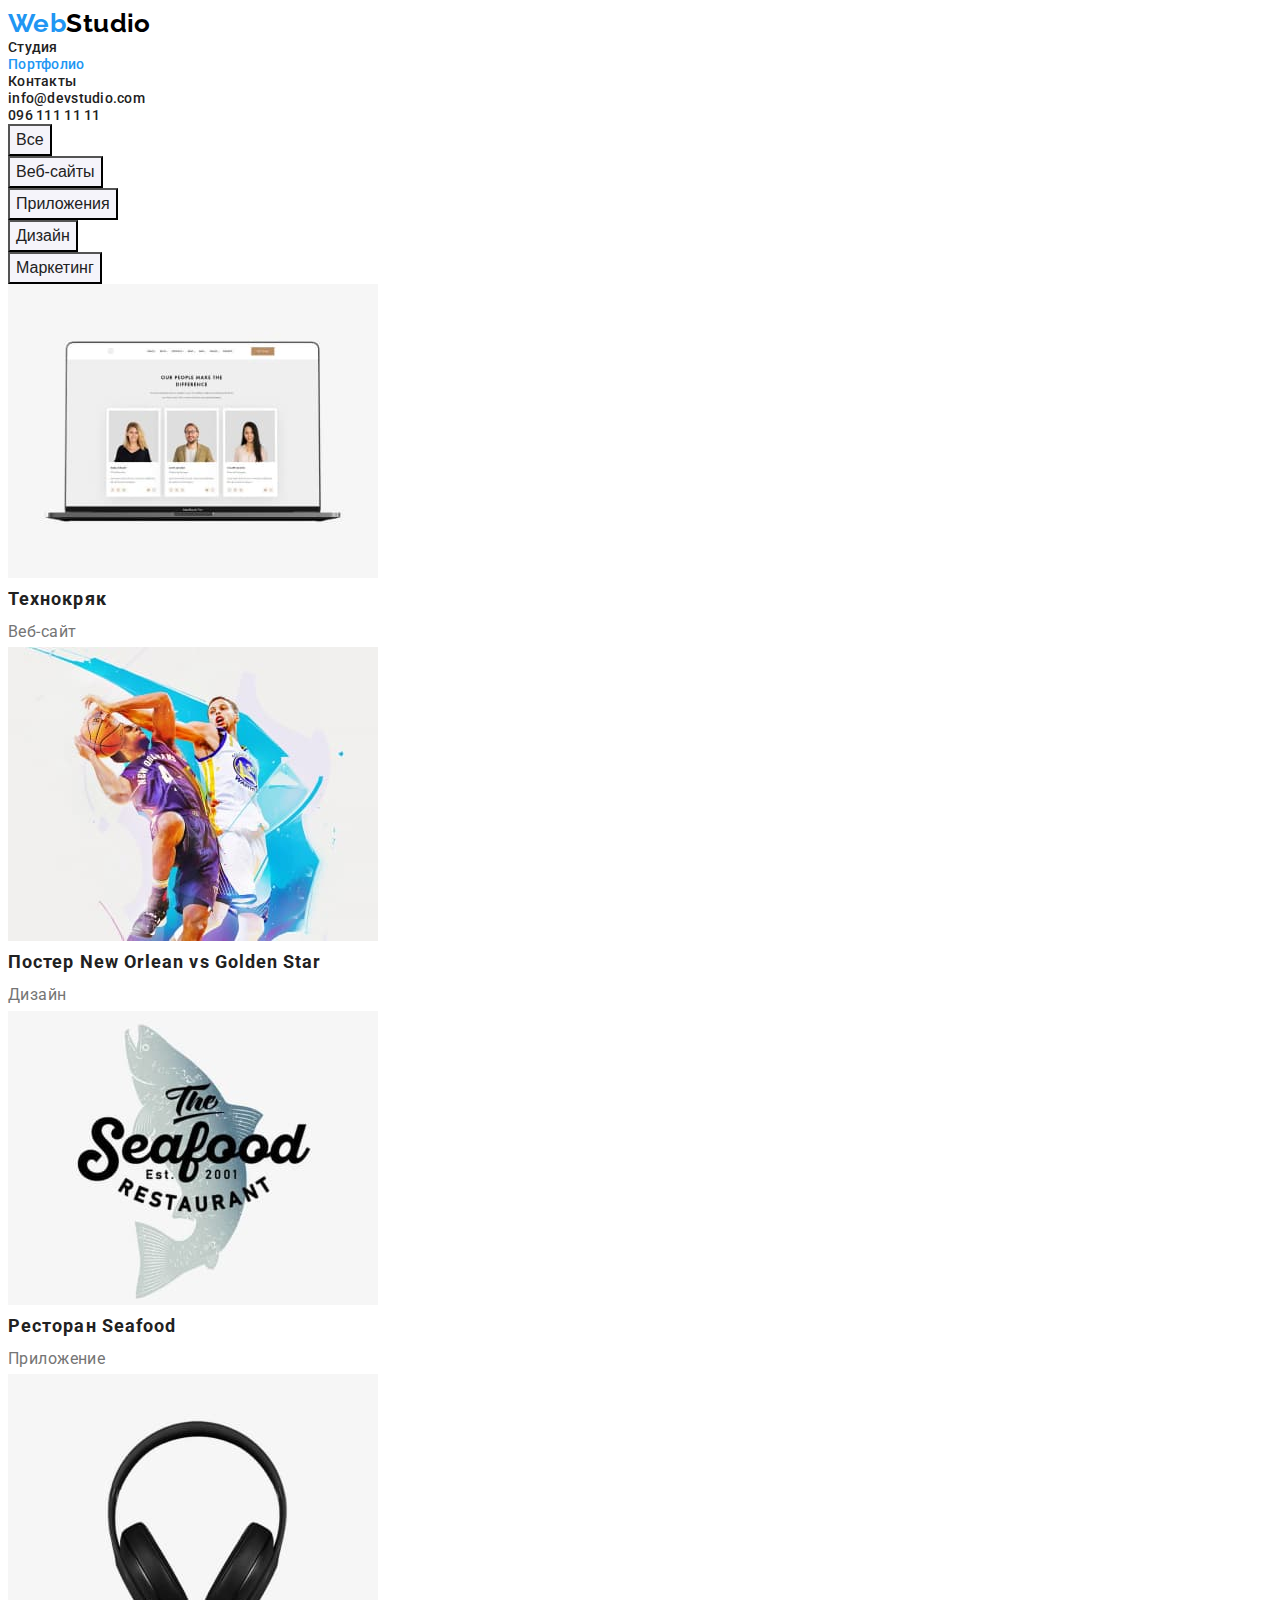
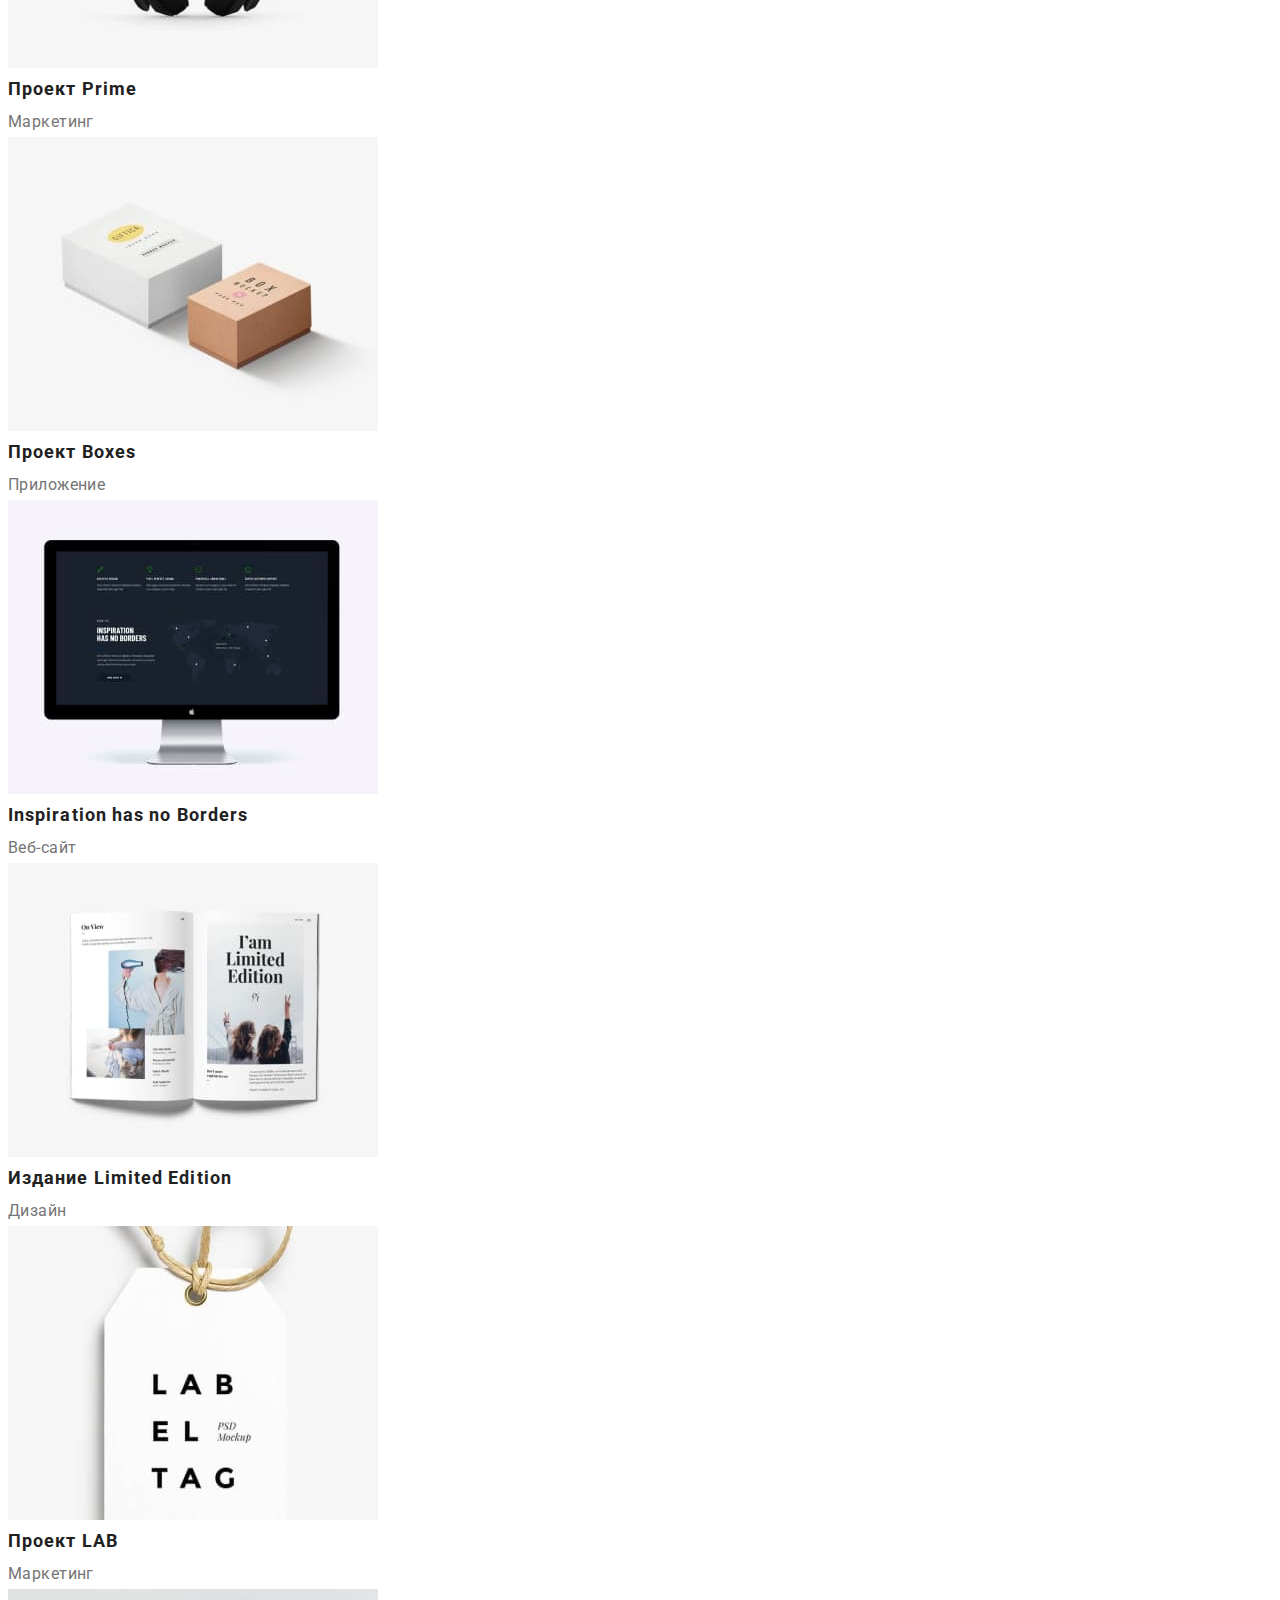
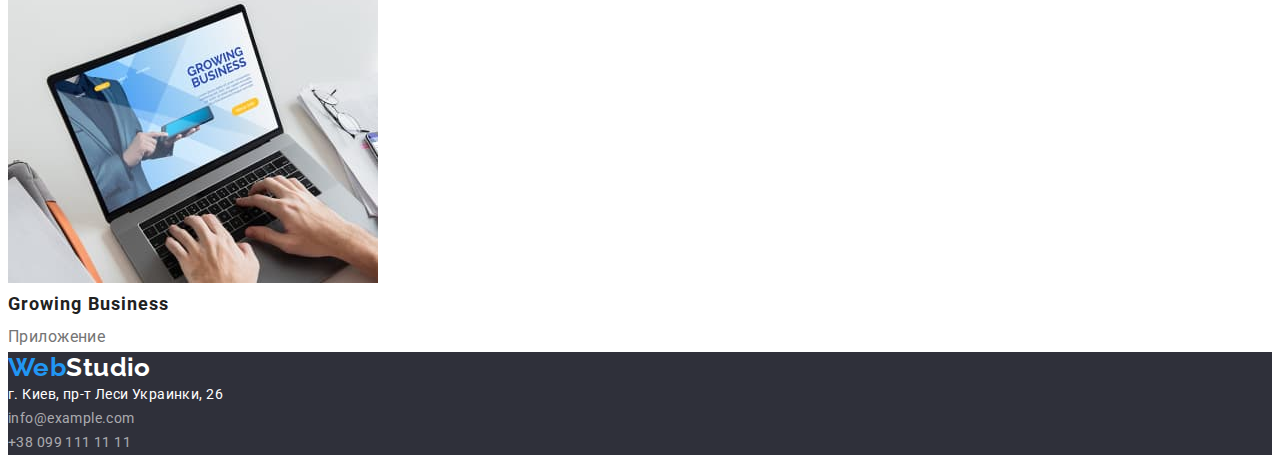
==== portfolio.html @ a7303a39 "containers" ====
<!DOCTYPE html>
<html lang="ru">

<head>
    <meta charset="UTF-8">
    <meta http-equiv="X-UA-Compatible" content="IE=edge">
    <meta name="viewport" content="width=device-width, initial-scale=1.0">
    <title>Портфолио</title>
    <link rel="preconnect" href="https://fonts.gstatic.com">
    <link href="https://fonts.googleapis.com/css2?family=Raleway:wght@700&family=Roboto:wght@400;500;700;900&display=swap"
    rel="stylesheet">
    <link rel="stylesheet" href="./css/styles.css">
</head>
<body>
    <!-- Шапка сайта -->
    <header>
        <nav class="nav">
            <a href="" class="logo link"><span>Web</span>Studio</a>
            <ul class="list site-nav">
                <li>
                    <a href="./index.html" class="link">Студия</a>
                </li>
                <li>
                    <a href="" class="link current">Портфолио</a>
                </li>
                <li>
                    <a href="" class="link">Контакты</a>
                </li>
            </ul>
        </nav>
        <ul class="list contacts">
            <li>
                <a href="mailto:info@devstudio.com" class="link">info@devstudio.com</a>
            </li>
            <li>
                <a href="tel:0961111111" class="link">096 111 11 11</a>
            </li>
        </ul>
    </header>
    <main>
    <section>
        <h1 class="visually-hidden">Наши работы</h1>
        <!-- RadioButton -->
            <ul class="list">
            <li><button type="button" class="button-portfolio">Все</button></li>
            <li><button type="button" class="button-portfolio">Веб-сайты</button></li>
            <li><button type="button" class="button-portfolio">Приложения</button></li>
            <li><button type="button" class="button-portfolio">Дизайн</button></li>
            <li><button type="button" class="button-portfolio">Маркетинг</button></li>
        </ul>
        <ul class="list"> 
            <li><a href=""><img class="foto" src="./images/img1.jpg" alt="фотография Технокряк" width="370" height="294"></a>
                <h2 class="work-name">Технокряк</h2>
                <p class="work-description">Веб-сайт</p>
            </li>
            <li><a href=""><img class="foto" src="./images/img2.jpg" alt="фотография Постер New Orlean vs Golden Star" width="370" height="294"></a>
                <h2 class="work-name">Постер New Orlean vs Golden Star</h2>
                <p class="work-description">Дизайн</p>
            </li>
            <li><a href=""><img class="foto" src="./images/img3.jpg" alt="фотография Ресторан Seafood" width="370" height="294"></a>
                <h2 class="work-name">Ресторан Seafood</h2><p class="work-description">Приложение</p>
            </li>
            <li><a href=""><img class="foto" src="./images/img4.jpg" alt="фотография Проект Prime" width="370" height="294"></a>
                <h2 class="work-name">Проект Prime</h2>
                <p class="work-description">Маркетинг</p>
            </li>
            <li><a href=""><img class="foto" src="./images/img5.jpg" alt="фотография Проект Boxes" width="370" height="294"></a>
                <h2 class="work-name">Проект Boxes</h2>
                <p class="work-description">Приложение</p>
            </li>
            <li><a href=""><img class="foto" src="./images/img6.jpg" alt="фотография Inspiration has no Borders" width="370" height="294"></a>
                <h2 class="work-name">Inspiration has no Borders</h2>
                <p class="work-description">Веб-сайт</p>
            </li>
            <li><a href=""><img class="foto" src="./images/img7.jpg" alt="фотография Издание Limited Edition" width="370" height="294"></a>
                <h2 class="work-name">Издание Limited Edition</h2>
                <p class="work-description">Дизайн</p>
            </li>
            <li><a href=""><img class="foto" src="./images/img8.jpg" alt="фотография Проект LAB" width="370" height="294"></a>
                <h2 class="work-name">Проект LAB</h2>
                <p class="work-description">Маркетинг</p>
            </li>
            <li><a href=""><img class="foto" src="./images/img9.jpg" alt="фотография Growing Business" width="370" height="294"></a>
                <h2 class="work-name">Growing Business</h2>
                <p class="work-description">Приложение</p>
            </li>
        </ul>
    </section>
    </main>
        <!-- Footer -->
        <footer>
            <div class="footer">
                <a href="" class="logo link"><span>Web</span>Studio</a>
                <address>
                    <p>г. Киев, пр-т Леси Украинки, 26</p>
                    <ul class="list">
                        <li><a href="mailto:info@example.com" class="link address">info@example.com</a></li>
                        <li><a href="tel:+380991111111" class="link address">+38 099 111 11 11</a></li>
                    </ul>
                </address>
            </div>
        </footer>
</body>
---- css/styles.css ----
/* Colors

background: #E5E5E5;
accent: #2196F3; 
black font color: #212121;
white font color: #FFFFFF;
grey font color: #757575;
--second-white-background: #F5F4FA;
--main-backgroundcolor: #E5E5E5;
*/

:root {
    --main-blackcolor: #212121;
    --main-backgroundcolor: #FFFFFF;
    --second-white-background: #F5F4FA;
    --accent-background: #2F303A;
    --accent-color: #2196F3;
    --accent-color-hover: #188CE8;
    --white-fontcolor: #FFFFFF;
    --grey-fontcolor: #757575;
    --black-logo-color: #000000;
} 

html {
    box-sizing: border-box;
}

*,
*::before,
*::after {
    box-sizing: inherit;
}

body {
    color: var(--main-blackcolor);
    background-color: var(--main-backgroundcolor);
    font-family: "Roboto", "Tahoma", sans-serif;
    font-size: 14px;
    letter-spacing: 0.03em;
}

h1,
h2,
h3,
ul,
p {
    margin: 0;
    padding: 0;
}

.list {
    list-style: none;
}

.link {
text-decoration: none;
}

/*Site nav*/
.container {
    width: 1200px;
    padding-left: 15px;
    margin: auto;
    outline: 2px solid red;
}

.logo {
    color: var(--black-logo-color);
    font-family: 'Raleway';
    font-weight: 700;
    font-size: 26px;
    line-height: 1.2;
}

.logo > span {
    color: var(--accent-color);
} 

.site-nav .link,
.contacts .link {
    color: var(--main-blackcolor);
    font-weight: 500;
    line-height: 1.14;
    letter-spacing: 0.02em;
}

.site-nav .link:hover,
.contacts .link:hover,
.site-nav .link:focus,
.contacts .link:focus {
    color: var(--accent-color);
}

.site-nav .link.current {
    color: var(--accent-color);
}

/*Hero*/
.hero {
    background: var(--accent-background);
    text-align: center;
    margin-bottom: 94px;
} 

.hero.title {
    margin-bottom: 30px;
    color: var(--white-fontcolor);
    font-weight: 900;
    font-size: 44px;
    line-height: 1.36;
    letter-spacing: 0.06em;
    text-transform: uppercase;
}

/*Section*/

.section-title {
    font-weight: 700;
    font-size: 36px;
    line-height: 1.17;
    text-align: center;
    margin-bottom: 50px;
}

/*Feature*/
.visually-hidden {
    position: absolute;
    width: 1px;
    height: 1px;
    margin: -1px;
    border: 0;
    padding: 0;
    white-space: nowrap;
    clip-path: inset(100%);
    clip: rect(0 0 0 0);
    overflow: hidden;
}

.feature .title {
    font-weight: 700;
    line-height: 1.14;
    text-transform: uppercase;
    margin-bottom: 10px;
}

.feature-description {
    color: var(--grey-fontcolor);
    line-height: 1.7;
    margin-bottom: 94px;
}

/* List work */
.list.work {
    margin-bottom: 94px;
}
/*Our team*/
/* .team .name {
    color: var(--main-blackcolor);
}  */

.section.team {
    background-color: var(--second-white-background);
    margin-bottom: 24px;
}

.team > .section-title {
    padding-top: 94px;
}

.team .position {
    color: var(--grey-fontcolor);
    font-size: 16px;
    line-height: 1.19;
    text-align: center;
    padding-bottom: 94px;
}

.name {
    font-weight: 500;
    font-size: 16px;
    line-height: 1.19;
    text-align: center;
    margin-bottom: 10px;
}

.em-foto {
    margin-bottom: 30px;
}

/* .list.team > .item:nth-child(2n) {
    background-color: red;
} */
/* Footer */
.footer {
    background-color: var(--accent-background);
    color: var(--white-fontcolor);
}

.footer > .logo {
    color: var(--white-fontcolor);
}

.list .address {
    color: rgba(255, 255, 255, 0.6);
}

.list .address:hover,
.list .address:focus {
    color: var(--accent-color);
}

/* Address */
address {
    line-height: 1.71;
    font-style: normal;
}


/* Button */
.button {
    color: var(--white-fontcolor);
    background-color: var(--accent-color);
    font-family: inherit;
    font-weight: 700;
    font-size: 16px;
    line-height: 1.88;
    align-items: center;
    letter-spacing: 0.06em;
    cursor: pointer;
    border-radius: 4px;
    display: inline-block;
    padding: 10px 32px;
    min-width: 200px;
}

.button:hover,
.button:focus {
    color: var(--white-fontcolor);
    background-color: var(--accent-color-hover);
}

/* Portfolio */
.button-portfolio {
    color: var(--main-blackcolor);
    background-color: var(--second-white-background);
    font-weight: 500;
    font-size: 16px;
    line-height: 1.63;
    text-align: center;
    cursor: pointer;
}

.button-portfolio:hover,
.button-portfolio:focus {
    color: var(--white-fontcolor);
    background-color: var(--accent-color);
}

.work-name {
    font-weight: 700;
    font-size: 18px;
    line-height: 2;
    letter-spacing: 0.06em;
}

.work-description {
    font-size: 16px;
    line-height: 1.88;
    color: var(--grey-fontcolor);
}
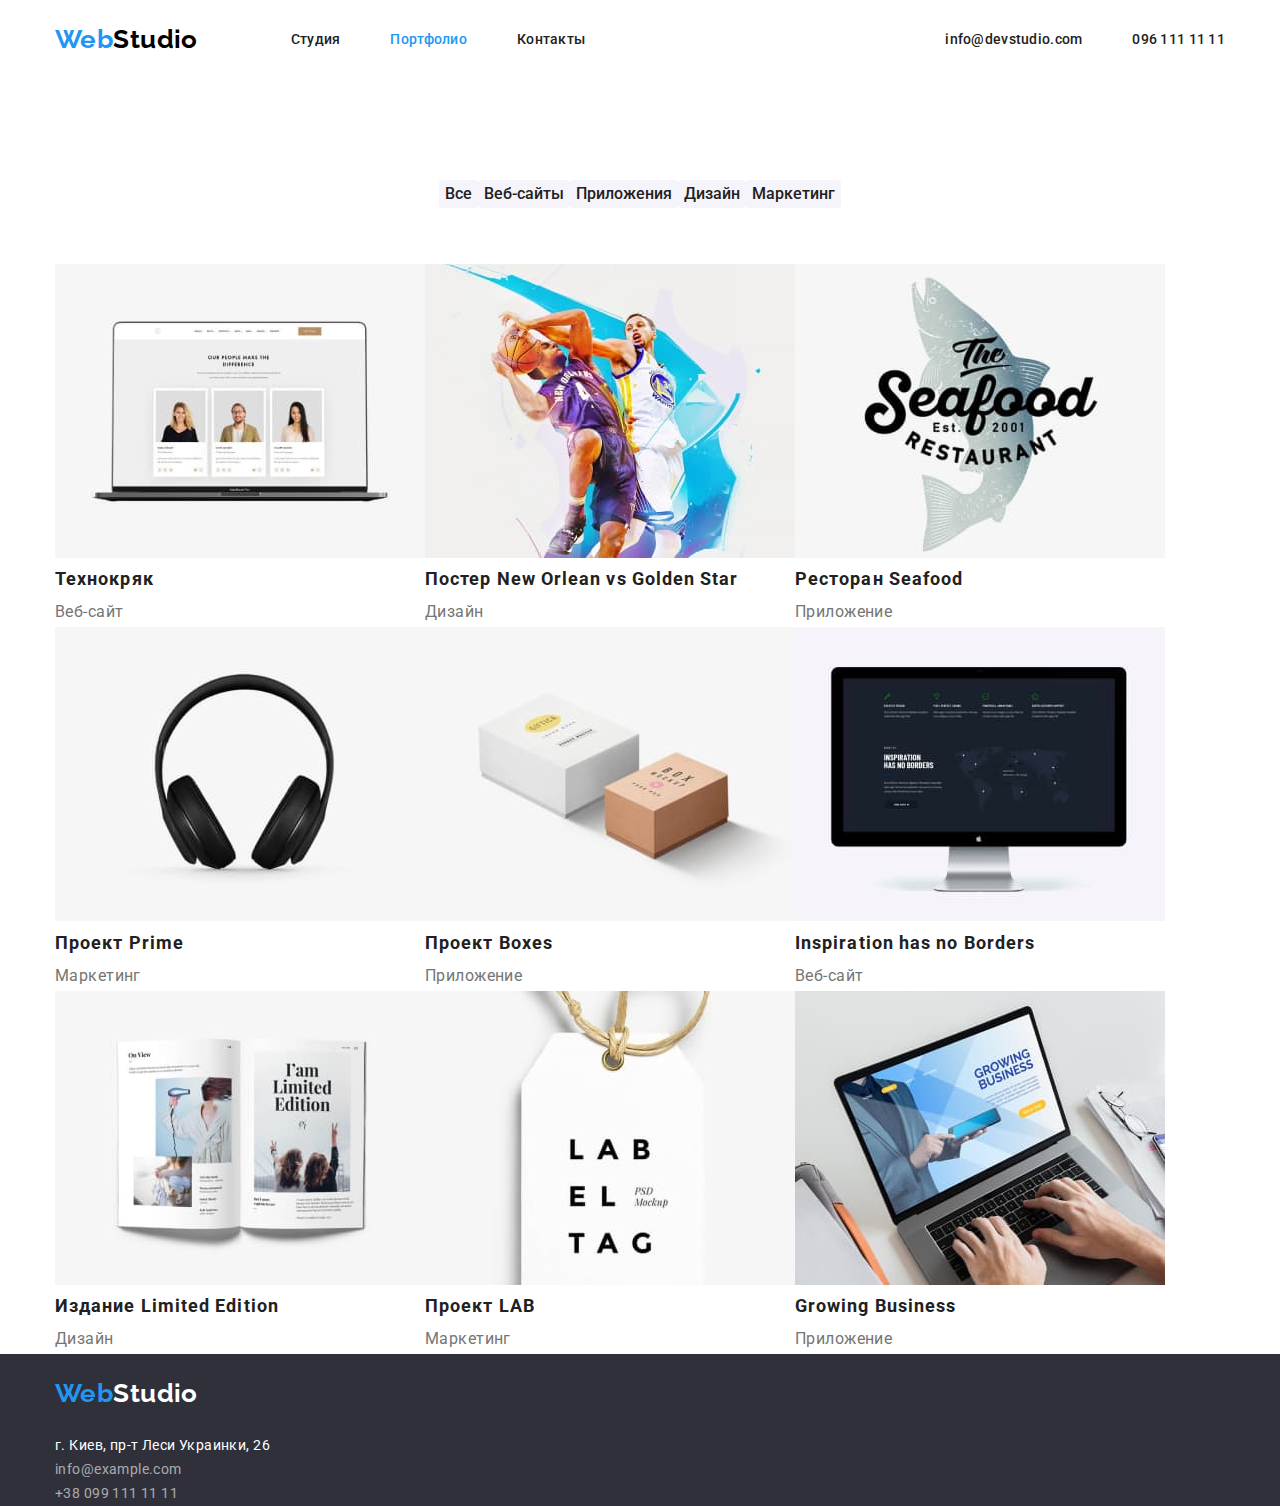
==== commit b334b2c4: "portfolio" ====
--- a/portfolio.html
+++ b/portfolio.html
@@ -9,87 +9,116 @@
     <link rel="preconnect" href="https://fonts.gstatic.com">
     <link href="https://fonts.googleapis.com/css2?family=Raleway:wght@700&family=Roboto:wght@400;500;700;900&display=swap"
     rel="stylesheet">
+    <link rel="stylesheet" href="https://cdnjs.cloudflare.com/ajax/libs/modern-normalize/1.1.0/modern-normalize.min.css">
     <link rel="stylesheet" href="./css/styles.css">
 </head>
 <body>
     <!-- Шапка сайта -->
     <header>
-        <nav class="nav">
-            <a href="" class="logo link"><span>Web</span>Studio</a>
-            <ul class="list site-nav">
-                <li>
-                    <a href="./index.html" class="link">Студия</a>
+        <div class="container nav">
+            <nav class="nav">
+                <a href="" class="logo link"><span>Web</span>Studio</a>
+                <ul class="list site-nav">
+                    <li class="item-nav">
+                        <a href="./index.html" class="link">Студия</a>
+                    </li>
+                    <li class="item-nav">
+                        <a href="" class="link current">Портфолио</a>
+                    </li>
+                    <li class="item-nav">
+                        <a href="" class="link">Контакты</a>
+                    </li>
+                </ul>
+            </nav>
+            <ul class="list contacts">
+                <li class="item-contacts">
+                    <a href="mailto:info@devstudio.com" class="link">info@devstudio.com</a>
                 </li>
-                <li>
-                    <a href="" class="link current">Портфолио</a>
-                </li>
-                <li>
-                    <a href="" class="link">Контакты</a>
+                <li class="item-contacts">
+                    <a href="tel:0961111111" class="link">096 111 11 11</a>
                 </li>
             </ul>
-        </nav>
-        <ul class="list contacts">
-            <li>
-                <a href="mailto:info@devstudio.com" class="link">info@devstudio.com</a>
-            </li>
-            <li>
-                <a href="tel:0961111111" class="link">096 111 11 11</a>
-            </li>
-        </ul>
+        </div>
     </header>
     <main>
     <section>
-        <h1 class="visually-hidden">Наши работы</h1>
-        <!-- RadioButton -->
-            <ul class="list">
-            <li><button type="button" class="button-portfolio">Все</button></li>
-            <li><button type="button" class="button-portfolio">Веб-сайты</button></li>
-            <li><button type="button" class="button-portfolio">Приложения</button></li>
-            <li><button type="button" class="button-portfolio">Дизайн</button></li>
-            <li><button type="button" class="button-portfolio">Маркетинг</button></li>
-        </ul>
-        <ul class="list"> 
-            <li><a href=""><img class="foto" src="./images/img1.jpg" alt="фотография Технокряк" width="370" height="294"></a>
-                <h2 class="work-name">Технокряк</h2>
-                <p class="work-description">Веб-сайт</p>
-            </li>
-            <li><a href=""><img class="foto" src="./images/img2.jpg" alt="фотография Постер New Orlean vs Golden Star" width="370" height="294"></a>
-                <h2 class="work-name">Постер New Orlean vs Golden Star</h2>
-                <p class="work-description">Дизайн</p>
-            </li>
-            <li><a href=""><img class="foto" src="./images/img3.jpg" alt="фотография Ресторан Seafood" width="370" height="294"></a>
-                <h2 class="work-name">Ресторан Seafood</h2><p class="work-description">Приложение</p>
-            </li>
-            <li><a href=""><img class="foto" src="./images/img4.jpg" alt="фотография Проект Prime" width="370" height="294"></a>
-                <h2 class="work-name">Проект Prime</h2>
-                <p class="work-description">Маркетинг</p>
-            </li>
-            <li><a href=""><img class="foto" src="./images/img5.jpg" alt="фотография Проект Boxes" width="370" height="294"></a>
-                <h2 class="work-name">Проект Boxes</h2>
-                <p class="work-description">Приложение</p>
-            </li>
-            <li><a href=""><img class="foto" src="./images/img6.jpg" alt="фотография Inspiration has no Borders" width="370" height="294"></a>
-                <h2 class="work-name">Inspiration has no Borders</h2>
-                <p class="work-description">Веб-сайт</p>
-            </li>
-            <li><a href=""><img class="foto" src="./images/img7.jpg" alt="фотография Издание Limited Edition" width="370" height="294"></a>
-                <h2 class="work-name">Издание Limited Edition</h2>
-                <p class="work-description">Дизайн</p>
-            </li>
-            <li><a href=""><img class="foto" src="./images/img8.jpg" alt="фотография Проект LAB" width="370" height="294"></a>
-                <h2 class="work-name">Проект LAB</h2>
-                <p class="work-description">Маркетинг</p>
-            </li>
-            <li><a href=""><img class="foto" src="./images/img9.jpg" alt="фотография Growing Business" width="370" height="294"></a>
-                <h2 class="work-name">Growing Business</h2>
-                <p class="work-description">Приложение</p>
-            </li>
-        </ul>
+        <div class="container">
+            <h1 class="visually-hidden">Наши работы</h1>
+            <!-- RadioButton -->
+            <ul class="list button-menu">
+                <li><button type="button" class="button-portfolio">Все</button></li>
+                <li><button type="button" class="button-portfolio">Веб-сайты</button></li>
+                <li><button type="button" class="button-portfolio">Приложения</button></li>
+                <li><button type="button" class="button-portfolio">Дизайн</button></li>
+                <li><button type="button" class="button-portfolio">Маркетинг</button></li>
+            </ul>
+            <ul class="list works-with-description">
+                <li class="flex-element"><a href=""><img class="foto" src="./images/img1.jpg" alt="фотография Технокряк" width="370" height="294"></a>
+                    <div class="name-and-type">
+                        <h2 class="work-name">Технокряк</h2>
+                        <p class="work-description">Веб-сайт</p>
+                    </div>
+                </li>
+                <li class="flex-element"><a href=""><img class="foto" src="./images/img2.jpg" alt="фотография Постер New Orlean vs Golden Star"
+                            width="370" height="294"></a>
+                    <div class="name-and-type">
+                        <h2 class="work-name">Постер New Orlean vs Golden Star</h2>
+                        <p class="work-description">Дизайн</p>
+                    </div>
+                </li>
+                <li class="flex-element"><a href=""><img class="foto" src="./images/img3.jpg" alt="фотография Ресторан Seafood" width="370"
+                            height="294"></a>
+                    <div class="name-and-type">
+                        <h2 class="work-name">Ресторан Seafood</h2>
+                        <p class="work-description">Приложение</p>
+                    </div>
+                </li>
+                <li class="flex-element"><a href=""><img class="foto" src="./images/img4.jpg" alt="фотография Проект Prime" width="370" height="294"></a>
+                    <div class="name-and-type">
+                        <h2 class="work-name">Проект Prime</h2>
+                        <p class="work-description">Маркетинг</p>
+                    </div>
+                </li>
+                <li class="flex-element"><a href=""><img class="foto" src="./images/img5.jpg" alt="фотография Проект Boxes" width="370" height="294"></a>
+                    <div class="name-and-type">
+                        <h2 class="work-name">Проект Boxes</h2>
+                        <p class="work-description">Приложение</p>
+                    </div>
+                </li>
+                <li class="flex-element"><a href=""><img class="foto" src="./images/img6.jpg" alt="фотография Inspiration has no Borders" width="370"
+                            height="294"></a>
+                    <div class="name-and-type">
+                        <h2 class="work-name">Inspiration has no Borders</h2>
+                        <p class="work-description">Веб-сайт</p>
+                    </div>
+                </li>
+                <li class="flex-element"><a href=""><img class="foto" src="./images/img7.jpg" alt="фотография Издание Limited Edition" width="370"
+                            height="294"></a>
+                    <div class="name-and-type">
+                        <h2 class="work-name">Издание Limited Edition</h2>
+                        <p class="work-description">Дизайн</p>
+                    </div>
+                </li>
+                <li class="flex-element"><a href=""><img class="foto" src="./images/img8.jpg" alt="фотография Проект LAB" width="370" height="294"></a>
+                    <div class="name-and-type">
+                        <h2 class="work-name">Проект LAB</h2>
+                        <p class="work-description">Маркетинг</p>
+                    </div>
+                </li>
+                <li class="flex-element"><a href=""><img class="foto" src="./images/img9.jpg" alt="фотография Growing Business" width="370"
+                            height="294"></a>
+                    <div class="name-and-type">
+                        <h2 class="work-name">Growing Business</h2>
+                        <p class="work-description">Приложение</p>
+                    </div>
+                </li>
+            </ul>
+        </div>
     </section>
     </main>
         <!-- Footer -->
-        <footer>
-            <div class="footer">
+        <footer class="footer">
+            <div class="footer container">
                 <a href="" class="logo link"><span>Web</span>Studio</a>
                 <address>
                     <p>г. Киев, пр-т Леси Украинки, 26</p>
--- a/css/styles.css
+++ b/css/styles.css
@@ -48,7 +48,10 @@
     padding: 0;
 }
 
-.list {
+.list,
+.ul {
+    padding: 0;
+    margin: 0;
     list-style: none;
 }
 
@@ -60,9 +63,32 @@
 .container {
     width: 1200px;
     padding-left: 15px;
+    padding-right: 15px;
     margin: auto;
-    outline: 2px solid red;
-}
+}
+
+.list.site-nav,
+.list.contacts {
+    display: flex;
+}
+
+.list.contacts {
+    margin-left: auto;    
+}
+
+.list.site-nav {
+    margin-left: 93px;
+    margin-right: 331px;
+}
+
+.list.site-nav .item-nav:not(:last-child),
+.list.contacts .item-contacts:not(:last-child) {
+    margin-right: 50px;
+}
+
+/* .list.contacts .item-contacts+.item-contacts {
+    margin-left: 50px;
+} */
 
 .logo {
     color: var(--black-logo-color);
@@ -76,12 +102,27 @@
     color: var(--accent-color);
 } 
 
+.logo.link {
+    display: block;
+    padding-top: 24px;
+    padding-bottom: 25px;
+}
+
 .site-nav .link,
 .contacts .link {
+    display: block;
+    padding-top: 32px;
+    padding-bottom: 32px;
+
     color: var(--main-blackcolor);
     font-weight: 500;
     line-height: 1.14;
     letter-spacing: 0.02em;
+}
+
+.nav {
+    display: flex;
+    align-items: center;
 }
 
 .site-nav .link:hover,
@@ -103,7 +144,13 @@
 } 
 
 .hero.title {
+    display: block;
+    margin-left: auto;
+    margin-right: auto;
+    width: 696px;
     margin-bottom: 30px;
+
+
     color: var(--white-fontcolor);
     font-weight: 900;
     font-size: 44px;
@@ -149,10 +196,32 @@
     margin-bottom: 94px;
 }
 
+.list.feature {
+    display: flex;
+}
+
+.list.feature .feature-item {
+    width: 270px;
+} 
+
+/* Альтернатива: .list.feature .feature-item + .feature-item {
+    margin-left: 30px;
+} */
+
+.list.feature .feature-item:not(:last-child) {
+    margin-right: 30px;
+}
+
 /* List work */
 .list.work {
     margin-bottom: 94px;
-}
+    display: flex;
+}
+
+.list.work .work-item + .work-item {
+    margin-left: 30px;
+}
+
 /*Our team*/
 /* .team .name {
     color: var(--main-blackcolor);
@@ -160,11 +229,11 @@
 
 .section.team {
     background-color: var(--second-white-background);
-    margin-bottom: 24px;
 }
 
 .team > .section-title {
     padding-top: 94px;
+    margin-bottom: 50px;
 }
 
 .team .position {
@@ -185,12 +254,29 @@
 
 .em-foto {
     margin-bottom: 30px;
+}
+
+.list.team {
+    display: flex;
+}
+
+.list.team .item + .item {
+    margin-left: 30px;
 }
 
 /* .list.team > .item:nth-child(2n) {
     background-color: red;
 } */
 /* Footer */
+
+.footer.container,
+.team-container {
+    width: 1200px;
+    padding-left: 15px;
+    padding-right: 15px;
+    margin: auto;
+}
+
 .footer {
     background-color: var(--accent-background);
     color: var(--white-fontcolor);
@@ -240,15 +326,34 @@
 }
 
 /* Portfolio */
+
+
 .button-portfolio {
+    display: block;
     color: var(--main-blackcolor);
     background-color: var(--second-white-background);
+    border-radius: 4px;
+    font-family: inherit;
     font-weight: 500;
     font-size: 16px;
     line-height: 1.63;
     text-align: center;
     cursor: pointer;
-}
+    border: none;
+}
+
+.list.button-menu {
+    display: flex;
+    justify-content: center;
+    margin-bottom: 56px;
+    margin-top: 100px;
+}
+
+
+.list>.button-portfolio + .button-portfolio {
+    margin-left: 8px;
+}
+
 
 .button-portfolio:hover,
 .button-portfolio:focus {
@@ -268,3 +373,21 @@
     line-height: 1.88;
     color: var(--grey-fontcolor);
 }
+
+.list.works-with-description {
+    display: flex;
+    flex-wrap: wrap;
+}
+
+.flex-element {
+    width: calc((100%-60)/3);
+}
+
+/* .flex-element:nth-child(3n) {
+    margin-right: 0;
+} */
+
+
+.name-and-type {
+    width: 370px;
+}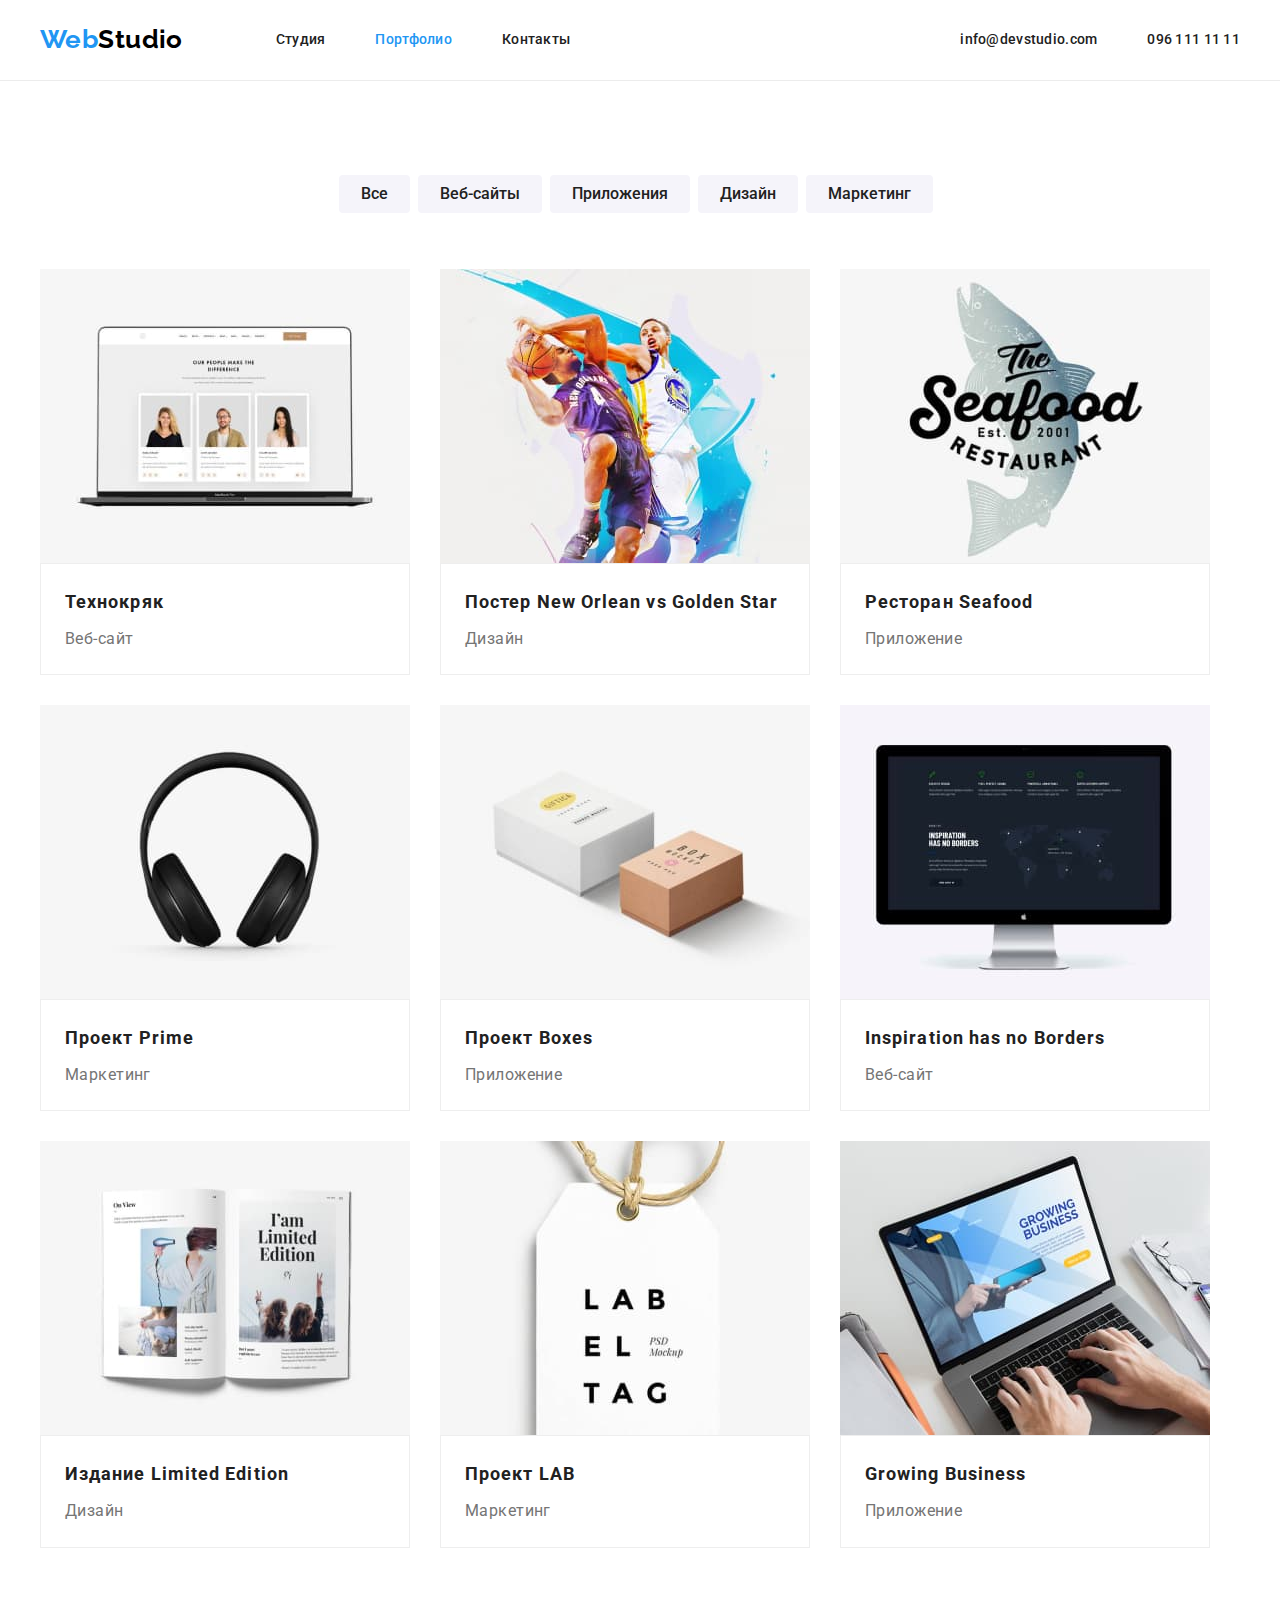
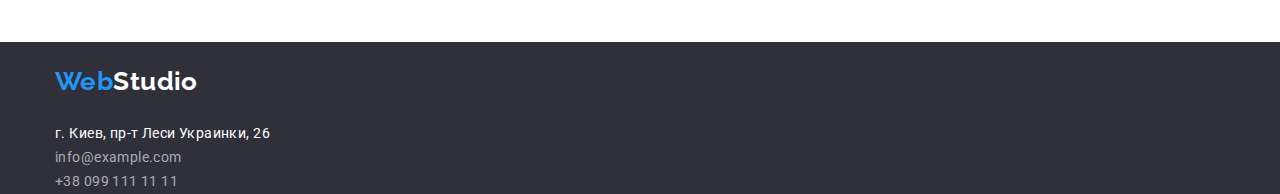
==== commit f9ad518a: "fix" ====
--- a/portfolio.html
+++ b/portfolio.html
@@ -39,9 +39,10 @@
                 </li>
             </ul>
         </div>
+        <div class="hline"></div>
     </header>
     <main>
-    <section>
+    <section class="section">
         <div class="container">
             <h1 class="visually-hidden">Наши работы</h1>
             <!-- RadioButton -->
@@ -53,65 +54,92 @@
                 <li><button type="button" class="button-portfolio">Маркетинг</button></li>
             </ul>
             <ul class="list works-with-description">
-                <li class="flex-element"><a href=""><img class="foto" src="./images/img1.jpg" alt="фотография Технокряк" width="370" height="294"></a>
-                    <div class="name-and-type">
-                        <h2 class="work-name">Технокряк</h2>
-                        <p class="work-description">Веб-сайт</p>
-                    </div>
-                </li>
-                <li class="flex-element"><a href=""><img class="foto" src="./images/img2.jpg" alt="фотография Постер New Orlean vs Golden Star"
+                <div class="name-and-type">
+                    <li class="flex-element">
+                        <a href=""><img class="foto" src="./images/img1.jpg" alt="фотография Технокряк" width="370" height="294"></a>
+                        <div class="legend">
+                            <h2 class="work-name">Технокряк</h2>
+                            <p class="work-description">Веб-сайт</p>
+                        </div>
+                    </li>
+                </div>
+                <div class="name-and-type">
+                    <li class="flex-element">
+                        <a href=""><img class="foto" src="./images/img2.jpg" alt="фотография Постер New Orlean vs Golden Star"
                             width="370" height="294"></a>
-                    <div class="name-and-type">
-                        <h2 class="work-name">Постер New Orlean vs Golden Star</h2>
-                        <p class="work-description">Дизайн</p>
-                    </div>
-                </li>
-                <li class="flex-element"><a href=""><img class="foto" src="./images/img3.jpg" alt="фотография Ресторан Seafood" width="370"
+                        <div class="legend">
+                            <h2 class="work-name">Постер New Orlean vs Golden Star</h2>
+                            <p class="work-description">Дизайн</p>
+                        </div>
+                    </li>
+                </div>
+                <div class="name-and-type">
+                    <li class="flex-element">
+                        <a href=""><img class="foto" src="./images/img3.jpg" alt="фотография Ресторан Seafood" width="370"
                             height="294"></a>
-                    <div class="name-and-type">
-                        <h2 class="work-name">Ресторан Seafood</h2>
-                        <p class="work-description">Приложение</p>
-                    </div>
-                </li>
-                <li class="flex-element"><a href=""><img class="foto" src="./images/img4.jpg" alt="фотография Проект Prime" width="370" height="294"></a>
-                    <div class="name-and-type">
-                        <h2 class="work-name">Проект Prime</h2>
-                        <p class="work-description">Маркетинг</p>
-                    </div>
-                </li>
-                <li class="flex-element"><a href=""><img class="foto" src="./images/img5.jpg" alt="фотография Проект Boxes" width="370" height="294"></a>
-                    <div class="name-and-type">
-                        <h2 class="work-name">Проект Boxes</h2>
-                        <p class="work-description">Приложение</p>
-                    </div>
-                </li>
-                <li class="flex-element"><a href=""><img class="foto" src="./images/img6.jpg" alt="фотография Inspiration has no Borders" width="370"
+                        <div class="legend">
+                            <h2 class="work-name">Ресторан Seafood</h2>
+                            <p class="work-description">Приложение</p>
+                        </div>
+                    </li>
+                </div>
+                <div class="name-and-type">
+                    <li class="flex-element">
+                        <a href=""><img class="foto" src="./images/img4.jpg" alt="фотография Проект Prime" width="370" height="294"></a>
+                        <div class="legend">
+                            <h2 class="work-name">Проект Prime</h2>
+                            <p class="work-description">Маркетинг</p>
+                        </div>
+                    </li>
+                </div>
+                <div class="name-and-type">
+                    <li class="flex-element">
+                        <a href=""><img class="foto" src="./images/img5.jpg" alt="фотография Проект Boxes" width="370" height="294"></a>
+                        <div class="legend">
+                            <h2 class="work-name">Проект Boxes</h2>
+                            <p class="work-description">Приложение</p>
+                        </div>
+                    </li>
+                </div>
+                <div class="name-and-type">
+                    <li class="flex-element">
+                        <a href=""><img class="foto" src="./images/img6.jpg" alt="фотография Inspiration has no Borders" width="370"
                             height="294"></a>
-                    <div class="name-and-type">
-                        <h2 class="work-name">Inspiration has no Borders</h2>
-                        <p class="work-description">Веб-сайт</p>
-                    </div>
-                </li>
-                <li class="flex-element"><a href=""><img class="foto" src="./images/img7.jpg" alt="фотография Издание Limited Edition" width="370"
+                        <div class="legend">
+                            <h2 class="work-name">Inspiration has no Borders</h2>
+                            <p class="work-description">Веб-сайт</p>
+                        </div>
+                    </li>
+                </div>
+                <div class="name-and-type">
+                    <li class="flex-element">
+                        <a href=""><img class="foto" src="./images/img7.jpg" alt="фотография Издание Limited Edition" width="370"
                             height="294"></a>
-                    <div class="name-and-type">
-                        <h2 class="work-name">Издание Limited Edition</h2>
-                        <p class="work-description">Дизайн</p>
-                    </div>
-                </li>
-                <li class="flex-element"><a href=""><img class="foto" src="./images/img8.jpg" alt="фотография Проект LAB" width="370" height="294"></a>
-                    <div class="name-and-type">
-                        <h2 class="work-name">Проект LAB</h2>
-                        <p class="work-description">Маркетинг</p>
-                    </div>
-                </li>
-                <li class="flex-element"><a href=""><img class="foto" src="./images/img9.jpg" alt="фотография Growing Business" width="370"
+                        <div class="legend">
+                            <h2 class="work-name">Издание Limited Edition</h2>
+                            <p class="work-description">Дизайн</p>
+                        </div>
+                    </li>
+                </div>
+                <div class="name-and-type">
+                    <li class="flex-element">
+                        <a href=""><img class="foto" src="./images/img8.jpg" alt="фотография Проект LAB" width="370" height="294"></a>
+                        <div class="legend">
+                            <h2 class="work-name">Проект LAB</h2>
+                            <p class="work-description">Маркетинг</p>
+                        </div>
+                    </li>
+                </div>
+                <div class="name-and-type">
+                    <li class="flex-element">
+                        <a href=""><img class="foto" src="./images/img9.jpg" alt="фотография Growing Business" width="370"
                             height="294"></a>
-                    <div class="name-and-type">
-                        <h2 class="work-name">Growing Business</h2>
-                        <p class="work-description">Приложение</p>
-                    </div>
-                </li>
+                        <div class="legend">
+                            <h2 class="work-name">Growing Business</h2>
+                            <p class="work-description">Приложение</p>
+                        </div>
+                    </li>
+                </div>
             </ul>
         </div>
     </section>
--- a/css/styles.css
+++ b/css/styles.css
@@ -42,14 +42,17 @@
 h1,
 h2,
 h3,
+h4,
+h5,
+h6,
 ul,
-p {
+p,
+a {
     margin: 0;
     padding: 0;
 }
 
-.list,
-.ul {
+.list {
     padding: 0;
     margin: 0;
     list-style: none;
@@ -62,8 +65,6 @@
 /*Site nav*/
 .container {
     width: 1200px;
-    padding-left: 15px;
-    padding-right: 15px;
     margin: auto;
 }
 
@@ -136,11 +137,23 @@
     color: var(--accent-color);
 }
 
+/* .line {
+    border: 1px solid #ECECEC;
+    width: 1600px;
+    height: 0px;
+    left: 0px;
+    top: 80px;       
+} */
+.hline:after {
+    content: " ";
+    display: block;
+    border-bottom: 1px solid #ECECEC;
+}
+
 /*Hero*/
 .hero {
     background: var(--accent-background);
     text-align: center;
-    margin-bottom: 94px;
 } 
 
 .hero.title {
@@ -148,7 +161,6 @@
     margin-left: auto;
     margin-right: auto;
     width: 696px;
-    margin-bottom: 30px;
 
 
     color: var(--white-fontcolor);
@@ -169,6 +181,10 @@
     margin-bottom: 50px;
 }
 
+.section {
+    padding-top: 94px;
+    padding-bottom: 94px;
+}
 /*Feature*/
 .visually-hidden {
     position: absolute;
@@ -193,7 +209,6 @@
 .feature-description {
     color: var(--grey-fontcolor);
     line-height: 1.7;
-    margin-bottom: 94px;
 }
 
 .list.feature {
@@ -214,7 +229,6 @@
 
 /* List work */
 .list.work {
-    margin-bottom: 94px;
     display: flex;
 }
 
@@ -232,7 +246,6 @@
 }
 
 .team > .section-title {
-    padding-top: 94px;
     margin-bottom: 50px;
 }
 
@@ -241,7 +254,6 @@
     font-size: 16px;
     line-height: 1.19;
     text-align: center;
-    padding-bottom: 94px;
 }
 
 .name {
@@ -327,7 +339,6 @@
 
 /* Portfolio */
 
-
 .button-portfolio {
     display: block;
     color: var(--main-blackcolor);
@@ -346,14 +357,16 @@
     display: flex;
     justify-content: center;
     margin-bottom: 56px;
-    margin-top: 100px;
-}
-
-
-.list>.button-portfolio + .button-portfolio {
-    margin-left: 8px;
-}
-
+}
+
+.button-portfolio {
+    margin-right: 8px;
+    padding: 6px 22px;
+}
+
+.button-portfolio :last-child {
+    margin-right: 0px;
+}
 
 .button-portfolio:hover,
 .button-portfolio:focus {
@@ -361,7 +374,13 @@
     background-color: var(--accent-color);
 }
 
+.foto {
+display: block;
+}
+
 .work-name {
+    margin-top: 20px;
+    margin-bottom: 4px;
     font-weight: 700;
     font-size: 18px;
     line-height: 2;
@@ -369,6 +388,7 @@
 }
 
 .work-description {
+    margin-bottom: 20px;
     font-size: 16px;
     line-height: 1.88;
     color: var(--grey-fontcolor);
@@ -379,15 +399,21 @@
     flex-wrap: wrap;
 }
 
-.flex-element {
-    width: calc((100%-60)/3);
-}
-
-/* .flex-element:nth-child(3n) {
-    margin-right: 0;
-} */
-
-
 .name-and-type {
     width: 370px;
+    margin-right: 30px;
+    margin-bottom: 30px;
+}
+
+.name-and-type:nth-child(3n) {
+    margin-right: 0;
+}
+
+.name-and-type:nth-last-child(-n+3) {
+    margin-bottom: 0;
+}
+
+.legend {
+    border: 1px solid #EEEEEE;
+    padding-left: 24px;
 }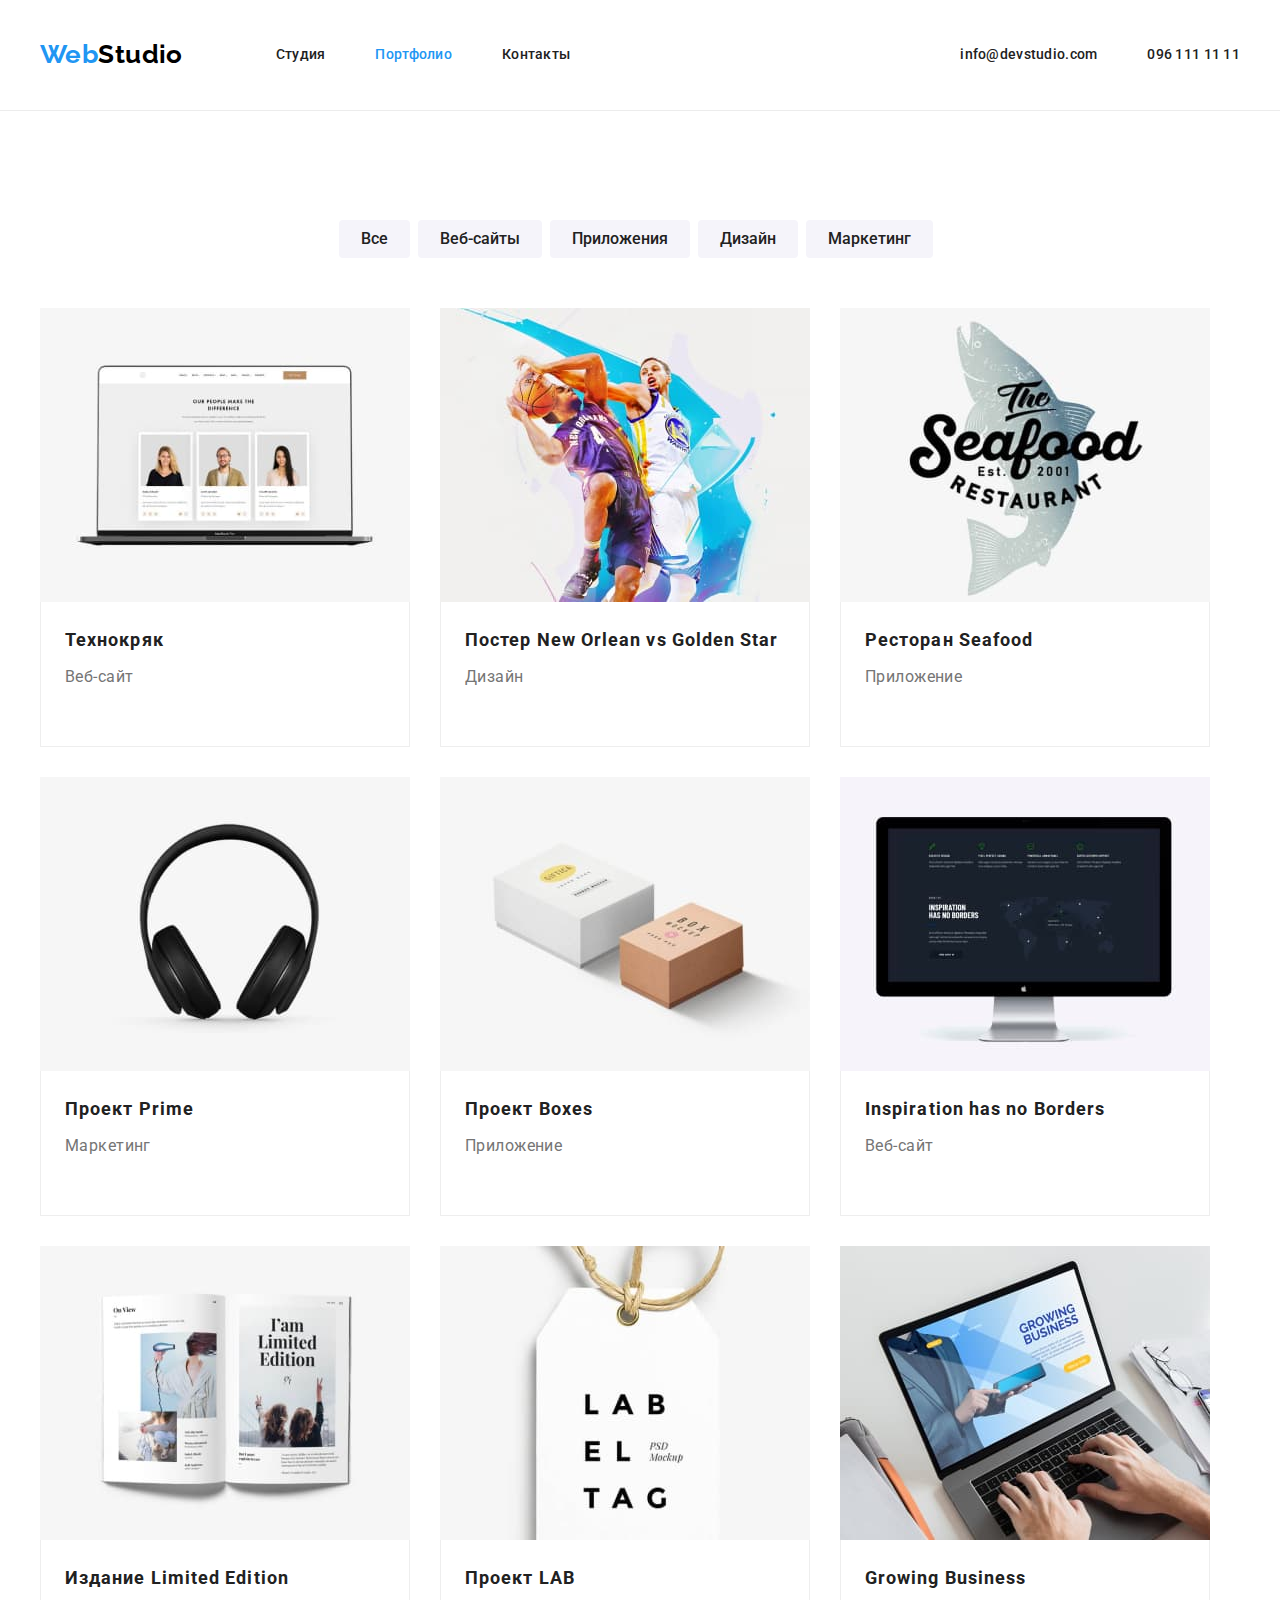
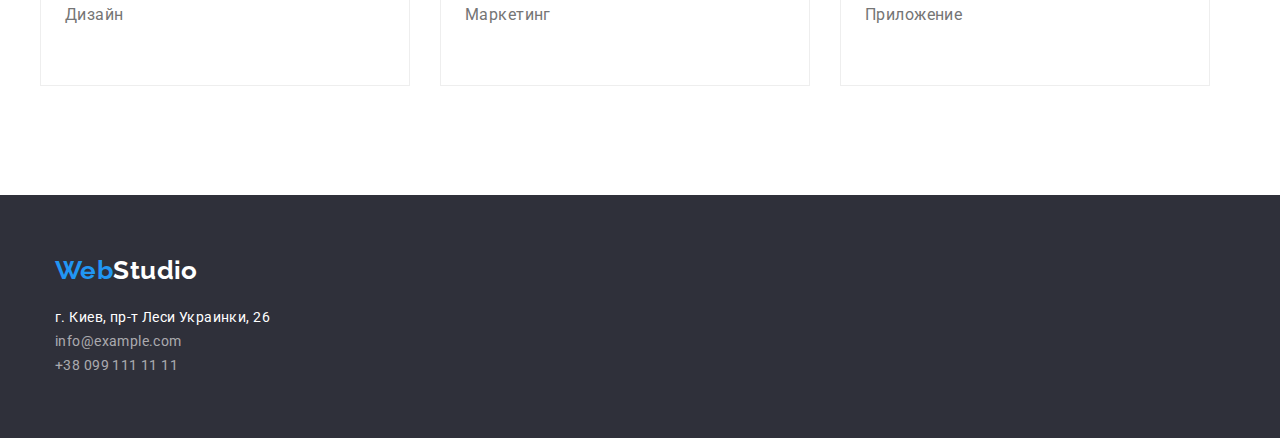
==== commit a27de2bf: "fix afret checking" ====
--- a/portfolio.html
+++ b/portfolio.html
@@ -54,16 +54,13 @@
                 <li><button type="button" class="button-portfolio">Маркетинг</button></li>
             </ul>
             <ul class="list works-with-description">
-                <div class="name-and-type">
                     <li class="flex-element">
-                        <a href=""><img class="foto" src="./images/img1.jpg" alt="фотография Технокряк" width="370" height="294"></a>
+                       <a href=""><img class="foto" src="./images/img1.jpg" alt="фотография Технокряк" width="370" height="294"></a>
                         <div class="legend">
                             <h2 class="work-name">Технокряк</h2>
                             <p class="work-description">Веб-сайт</p>
                         </div>
                     </li>
-                </div>
-                <div class="name-and-type">
                     <li class="flex-element">
                         <a href=""><img class="foto" src="./images/img2.jpg" alt="фотография Постер New Orlean vs Golden Star"
                             width="370" height="294"></a>
@@ -72,8 +69,6 @@
                             <p class="work-description">Дизайн</p>
                         </div>
                     </li>
-                </div>
-                <div class="name-and-type">
                     <li class="flex-element">
                         <a href=""><img class="foto" src="./images/img3.jpg" alt="фотография Ресторан Seafood" width="370"
                             height="294"></a>
@@ -82,8 +77,6 @@
                             <p class="work-description">Приложение</p>
                         </div>
                     </li>
-                </div>
-                <div class="name-and-type">
                     <li class="flex-element">
                         <a href=""><img class="foto" src="./images/img4.jpg" alt="фотография Проект Prime" width="370" height="294"></a>
                         <div class="legend">
@@ -91,8 +84,6 @@
                             <p class="work-description">Маркетинг</p>
                         </div>
                     </li>
-                </div>
-                <div class="name-and-type">
                     <li class="flex-element">
                         <a href=""><img class="foto" src="./images/img5.jpg" alt="фотография Проект Boxes" width="370" height="294"></a>
                         <div class="legend">
@@ -100,8 +91,6 @@
                             <p class="work-description">Приложение</p>
                         </div>
                     </li>
-                </div>
-                <div class="name-and-type">
                     <li class="flex-element">
                         <a href=""><img class="foto" src="./images/img6.jpg" alt="фотография Inspiration has no Borders" width="370"
                             height="294"></a>
@@ -110,8 +99,6 @@
                             <p class="work-description">Веб-сайт</p>
                         </div>
                     </li>
-                </div>
-                <div class="name-and-type">
                     <li class="flex-element">
                         <a href=""><img class="foto" src="./images/img7.jpg" alt="фотография Издание Limited Edition" width="370"
                             height="294"></a>
@@ -120,8 +107,6 @@
                             <p class="work-description">Дизайн</p>
                         </div>
                     </li>
-                </div>
-                <div class="name-and-type">
                     <li class="flex-element">
                         <a href=""><img class="foto" src="./images/img8.jpg" alt="фотография Проект LAB" width="370" height="294"></a>
                         <div class="legend">
@@ -129,8 +114,6 @@
                             <p class="work-description">Маркетинг</p>
                         </div>
                     </li>
-                </div>
-                <div class="name-and-type">
                     <li class="flex-element">
                         <a href=""><img class="foto" src="./images/img9.jpg" alt="фотография Growing Business" width="370"
                             height="294"></a>
@@ -139,7 +122,6 @@
                             <p class="work-description">Приложение</p>
                         </div>
                     </li>
-                </div>
             </ul>
         </div>
     </section>
--- a/css/styles.css
+++ b/css/styles.css
@@ -19,6 +19,7 @@
     --white-fontcolor: #FFFFFF;
     --grey-fontcolor: #757575;
     --black-logo-color: #000000;
+    --grey-links: #212121;
 } 
 
 html {
@@ -52,6 +53,12 @@
     padding: 0;
 }
 
+img {
+    max-width: 100%;
+    height: auto;
+    display: block;
+}
+
 .list {
     padding: 0;
     margin: 0;
@@ -65,7 +72,9 @@
 /*Site nav*/
 .container {
     width: 1200px;
-    margin: auto;
+    padding: 15px 0;
+    margin-left: auto;
+    margin-right: auto;
 }
 
 .list.site-nav,
@@ -109,7 +118,17 @@
     padding-bottom: 25px;
 }
 
-.site-nav .link,
+.site-nav .link {
+    display: block;
+    padding-top: 32px;
+    padding-bottom: 32px;
+
+    color: var(--grey-links);
+    font-weight: 500;
+    line-height: 1.14;
+    letter-spacing: 0.02em;
+}
+
 .contacts .link {
     display: block;
     padding-top: 32px;
@@ -154,14 +173,15 @@
 .hero {
     background: var(--accent-background);
     text-align: center;
+    padding-top: 200px;
+    padding-bottom: 200px;
 } 
 
 .hero.title {
-    display: block;
     margin-left: auto;
     margin-right: auto;
-    width: 696px;
-
+    padding: 0;
+    margin-bottom: 30px;
 
     color: var(--white-fontcolor);
     font-weight: 900;
@@ -200,6 +220,7 @@
 }
 
 .feature .title {
+    font-size: 14px;
     font-weight: 700;
     line-height: 1.14;
     text-transform: uppercase;
@@ -234,6 +255,10 @@
 
 .list.work .work-item + .work-item {
     margin-left: 30px;
+}
+
+.section.padding-minus {
+    padding-top: 0;
 }
 
 /*Our team*/
@@ -254,6 +279,7 @@
     font-size: 16px;
     line-height: 1.19;
     text-align: center;
+    padding-bottom: 30px;
 }
 
 .name {
@@ -276,6 +302,12 @@
     margin-left: 30px;
 }
 
+.list.team .item {
+    background: var(--main-backgroundcolor);
+    border-radius: 0px 0px 4px 4px;
+    box-shadow: 0px 1px 3px rgba(0, 0, 0, 0.12), 0px 1px 1px rgba(0, 0, 0, 0.14), 0px 2px 1px rgba(0, 0, 0, 0.2);
+}
+
 /* .list.team > .item:nth-child(2n) {
     background-color: red;
 } */
@@ -284,24 +316,34 @@
 .footer.container,
 .team-container {
     width: 1200px;
-    padding-left: 15px;
-    padding-right: 15px;
-    margin: auto;
+    padding: 0px 15px;
+    margin-left: auto;
+    margin-right: auto;
 }
 
 .footer {
     background-color: var(--accent-background);
     color: var(--white-fontcolor);
+    padding-top: 60px;
+    padding-bottom: 60px;
 }
 
 .footer > .logo {
     color: var(--white-fontcolor);
+}
+
+.footer .logo {
+    padding: 0;
+    margin-bottom: 20px;
 }
 
 .list .address {
     color: rgba(255, 255, 255, 0.6);
 }
 
+.list .address.street {
+    color: var(--white-fontcolor);
+}
 .list .address:hover,
 .list .address:focus {
     color: var(--accent-color);
@@ -313,6 +355,12 @@
     font-style: normal;
 }
 
+.list > .address {
+    margin-bottom: 9px;
+}
+.list.address>.address:not(:last-child) {
+    margin-bottom: 9px;
+}
 
 /* Button */
 .button {
@@ -325,10 +373,11 @@
     align-items: center;
     letter-spacing: 0.06em;
     cursor: pointer;
-    border-radius: 4px;
+    border: none;
     display: inline-block;
     padding: 10px 32px;
     min-width: 200px;
+    min-height: 50px;
 }
 
 .button:hover,
@@ -356,7 +405,7 @@
 .list.button-menu {
     display: flex;
     justify-content: center;
-    margin-bottom: 56px;
+    margin-bottom: 50px;
 }
 
 .button-portfolio {
@@ -379,7 +428,6 @@
 }
 
 .work-name {
-    margin-top: 20px;
     margin-bottom: 4px;
     font-weight: 700;
     font-size: 18px;
@@ -388,7 +436,6 @@
 }
 
 .work-description {
-    margin-bottom: 20px;
     font-size: 16px;
     line-height: 1.88;
     color: var(--grey-fontcolor);
@@ -399,21 +446,26 @@
     flex-wrap: wrap;
 }
 
-.name-and-type {
+.flex-element {
     width: 370px;
     margin-right: 30px;
     margin-bottom: 30px;
 }
 
-.name-and-type:nth-child(3n) {
+.flex-element:nth-child(3n) {
     margin-right: 0;
 }
 
-.name-and-type:nth-last-child(-n+3) {
+.flex-element:nth-last-child(-n+3) {
     margin-bottom: 0;
 }
 
 .legend {
-    border: 1px solid #EEEEEE;
+    border-left: 1px solid #EEEEEE;
+    border-right: 1px solid #EEEEEE;
+    border-bottom: 1px solid #EEEEEE;
     padding-left: 24px;
+    padding-right: 24px;
+    padding-top: 20px;
+    padding-bottom: 54px;
 }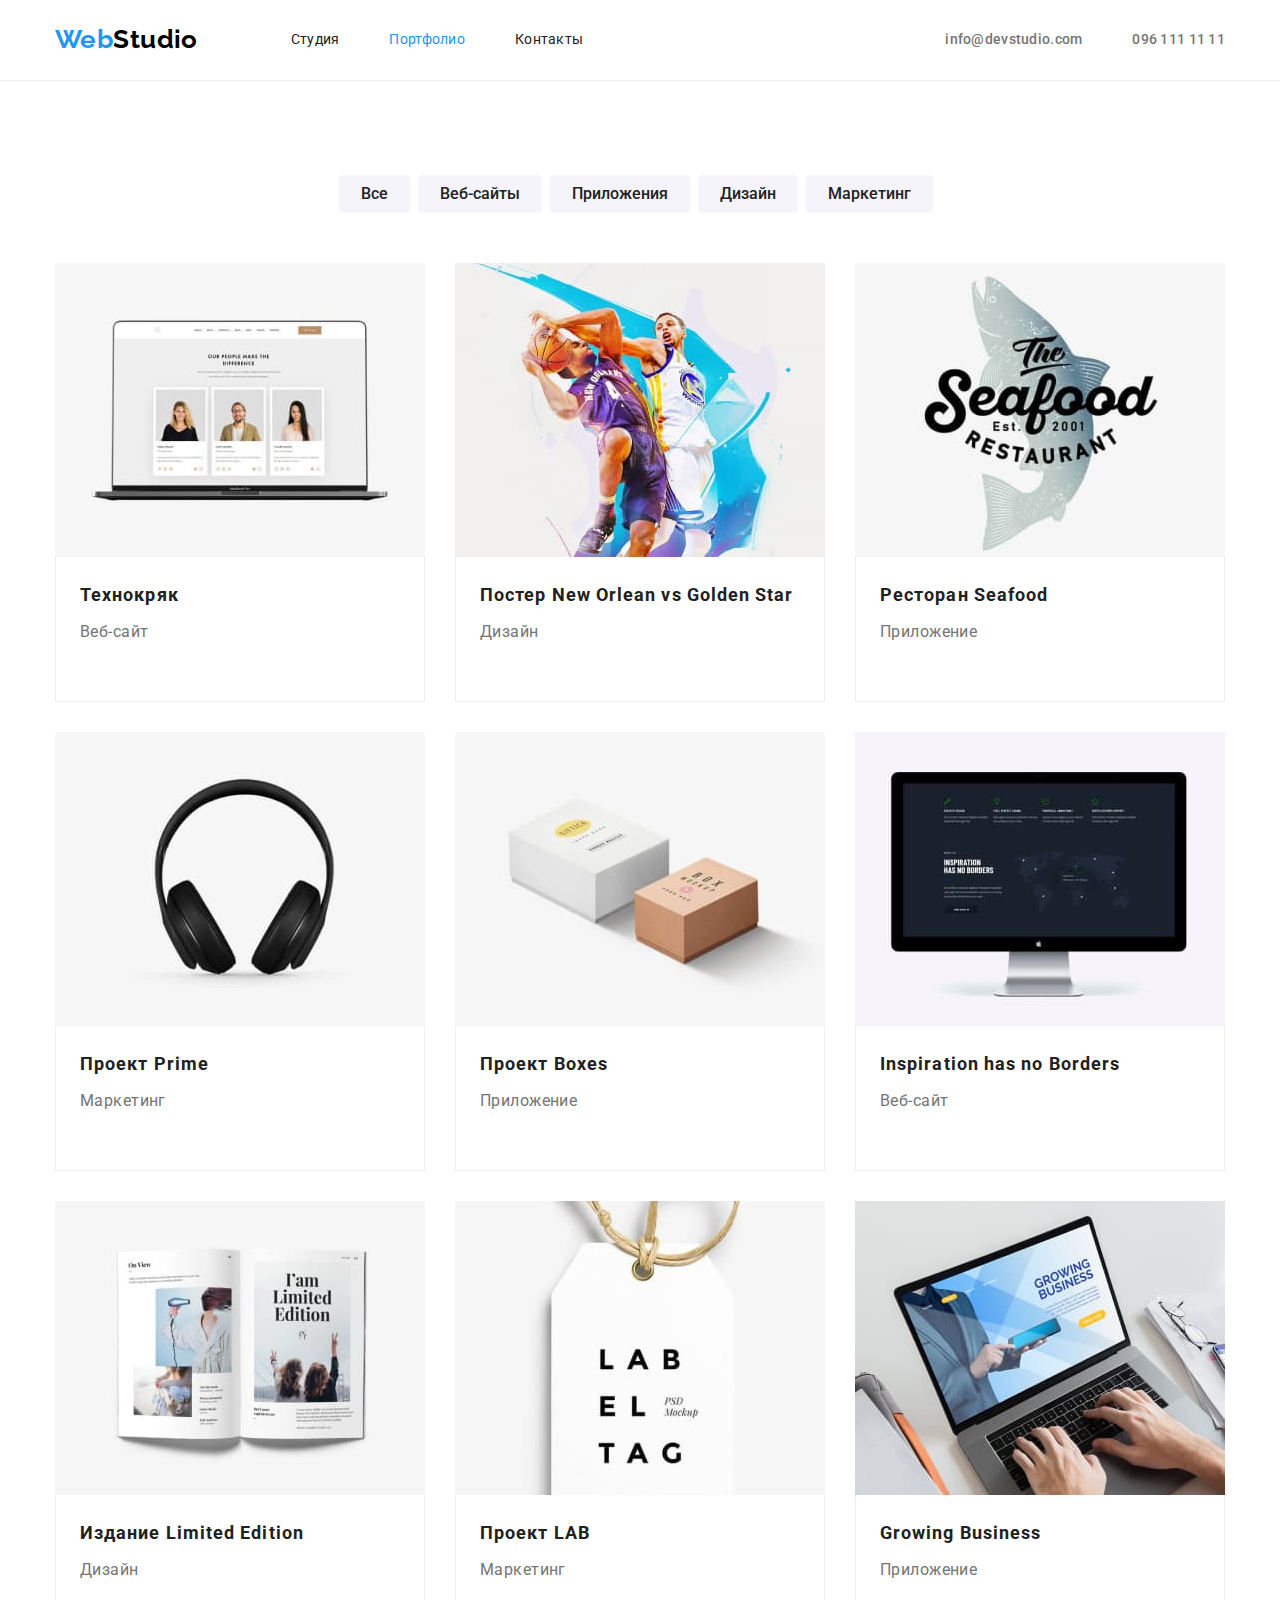
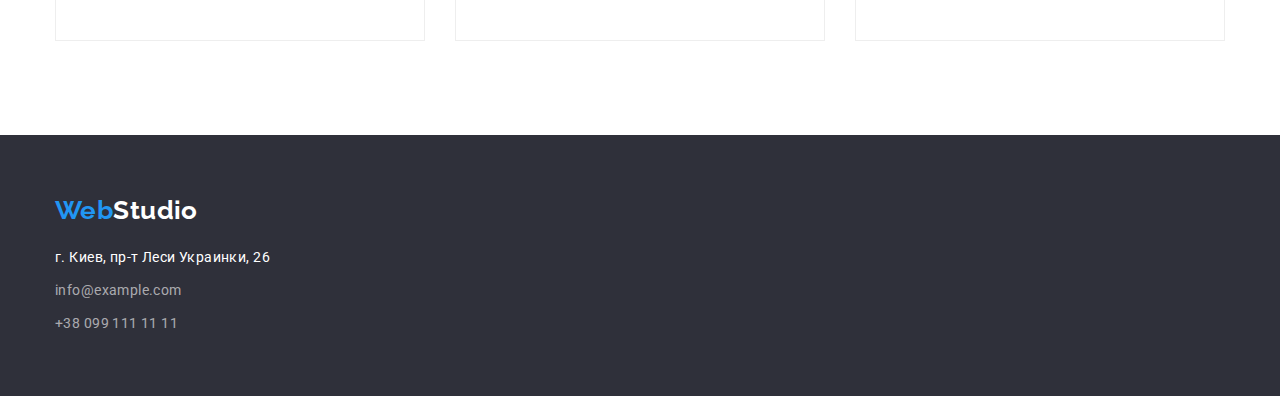
==== commit 07e2d6cf: "last child address" ====
--- a/portfolio.html
+++ b/portfolio.html
@@ -131,10 +131,10 @@
             <div class="footer container">
                 <a href="" class="logo link"><span>Web</span>Studio</a>
                 <address>
-                    <p>г. Киев, пр-т Леси Украинки, 26</p>
                     <ul class="list">
-                        <li><a href="mailto:info@example.com" class="link address">info@example.com</a></li>
-                        <li><a href="tel:+380991111111" class="link address">+38 099 111 11 11</a></li>
+                        <li class="address street">г. Киев, пр-т Леси Украинки, 26</li>
+                        <li class="address"><a href="mailto:info@example.com" class="link address">info@example.com</a></li>
+                        <li class="address"><a href="tel:+380991111111" class="link address">+38 099 111 11 11</a></li>
                     </ul>
                 </address>
             </div>
--- a/css/styles.css
+++ b/css/styles.css
@@ -72,7 +72,8 @@
 /*Site nav*/
 .container {
     width: 1200px;
-    padding: 15px 0;
+    padding-left: 15px;
+    padding-right: 15px;
     margin-left: auto;
     margin-right: auto;
 }
@@ -123,18 +124,18 @@
     padding-top: 32px;
     padding-bottom: 32px;
 
-    color: var(--grey-links);
+    color: var(--grey-links)
     font-weight: 500;
     line-height: 1.14;
     letter-spacing: 0.02em;
 }
 
-.contacts .link {
+.item-contacts .link {
     display: block;
     padding-top: 32px;
     padding-bottom: 32px;
 
-    color: var(--main-blackcolor);
+    color: var(--grey-fontcolor);
     font-weight: 500;
     line-height: 1.14;
     letter-spacing: 0.02em;
@@ -358,8 +359,9 @@
 .list > .address {
     margin-bottom: 9px;
 }
-.list.address>.address:not(:last-child) {
-    margin-bottom: 9px;
+
+.list .address:last-child {
+    margin-bottom: 0px;
 }
 
 /* Button */
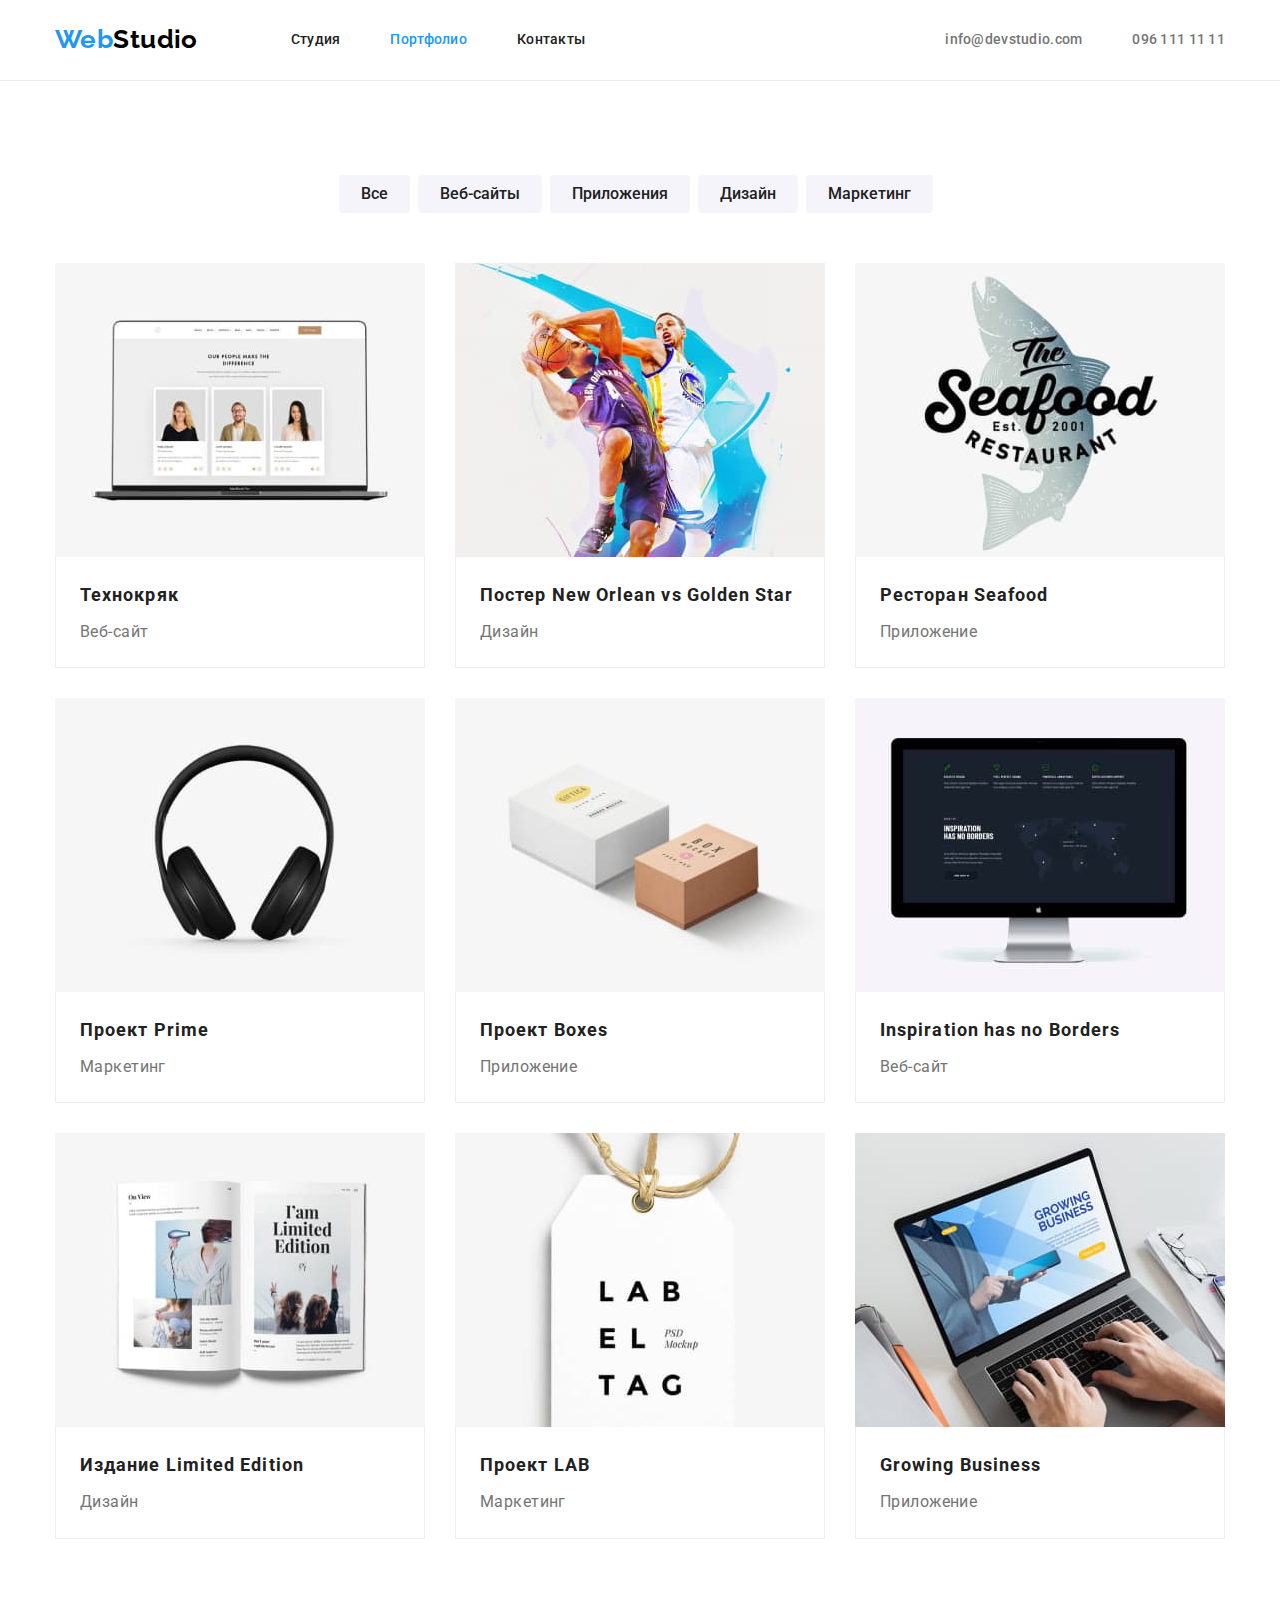
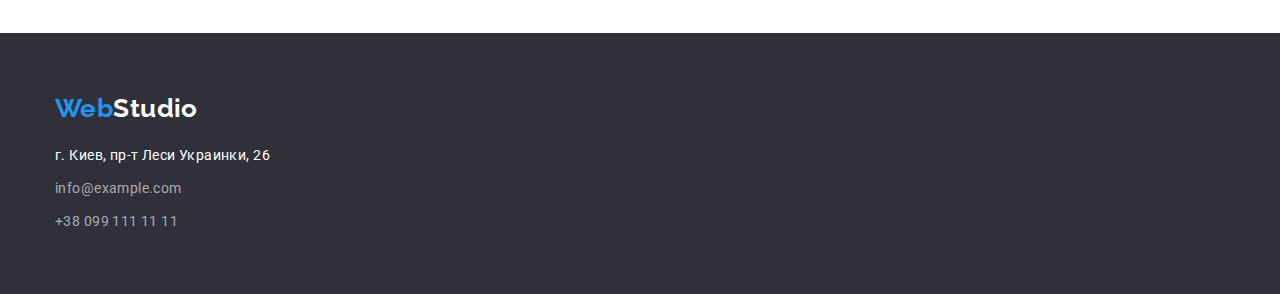
==== commit 58e2494d: "fix last mistakes" ====
--- a/portfolio.html
+++ b/portfolio.html
@@ -55,7 +55,7 @@
             </ul>
             <ul class="list works-with-description">
                     <li class="flex-element">
-                       <a href=""><img class="foto" src="./images/img1.jpg" alt="фотография Технокряк" width="370" height="294"></a>
+                        <a href=""><img class="foto" src="./images/img1.jpg" alt="фотография Технокряк" width="370" height="294"></a>
                         <div class="legend">
                             <h2 class="work-name">Технокряк</h2>
                             <p class="work-description">Веб-сайт</p>
--- a/css/styles.css
+++ b/css/styles.css
@@ -35,7 +35,7 @@
 body {
     color: var(--main-blackcolor);
     background-color: var(--main-backgroundcolor);
-    font-family: "Roboto", "Tahoma", sans-serif;
+    font-family: "Roboto", sans-serif;
     font-size: 14px;
     letter-spacing: 0.03em;
 }
@@ -124,7 +124,7 @@
     padding-top: 32px;
     padding-bottom: 32px;
 
-    color: var(--grey-links)
+    color: var(--grey-links);
     font-weight: 500;
     line-height: 1.14;
     letter-spacing: 0.02em;
@@ -280,7 +280,7 @@
     font-size: 16px;
     line-height: 1.19;
     text-align: center;
-    padding-bottom: 30px;
+    margin-bottom: 30px;
 }
 
 .name {
@@ -376,6 +376,7 @@
     letter-spacing: 0.06em;
     cursor: pointer;
     border: none;
+    border-radius: 4px;
     display: inline-block;
     padding: 10px 32px;
     min-width: 200px;
@@ -469,5 +470,5 @@
     padding-left: 24px;
     padding-right: 24px;
     padding-top: 20px;
-    padding-bottom: 54px;
+    padding-bottom: 20px;
 }